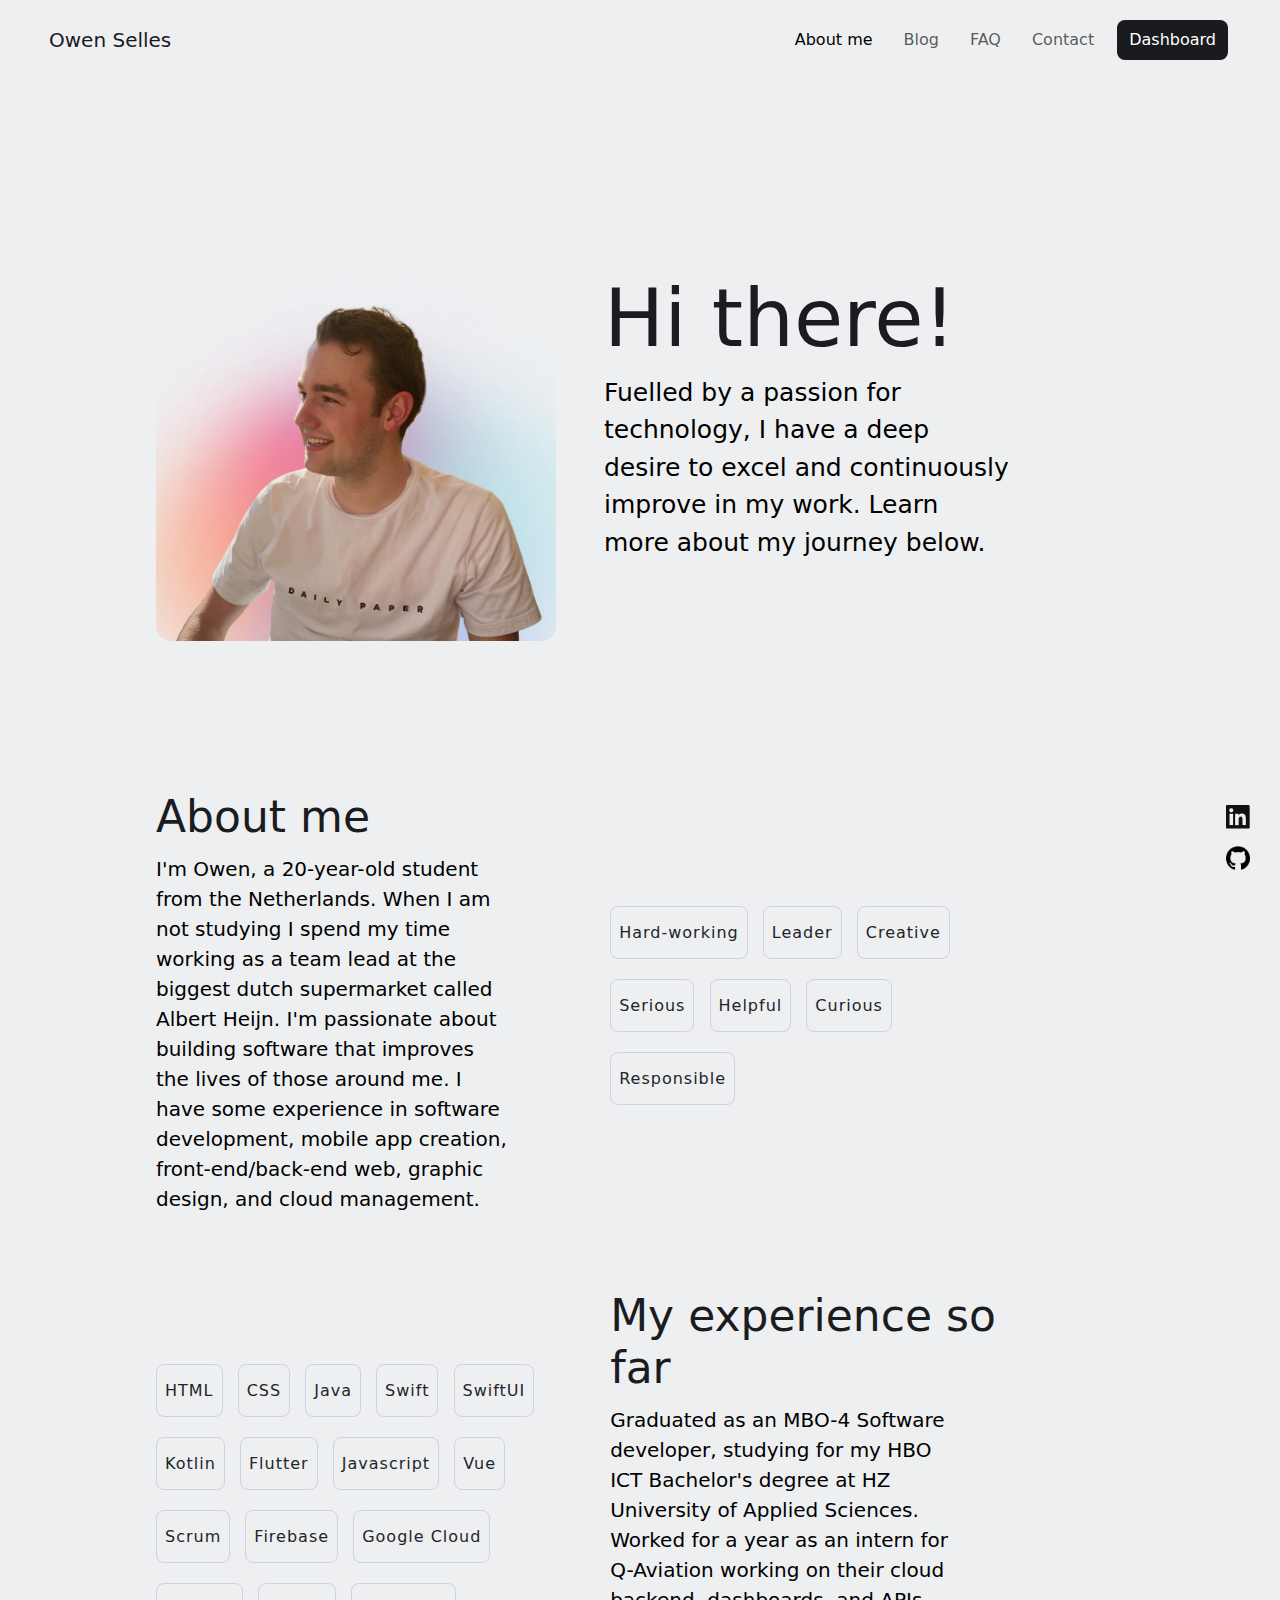
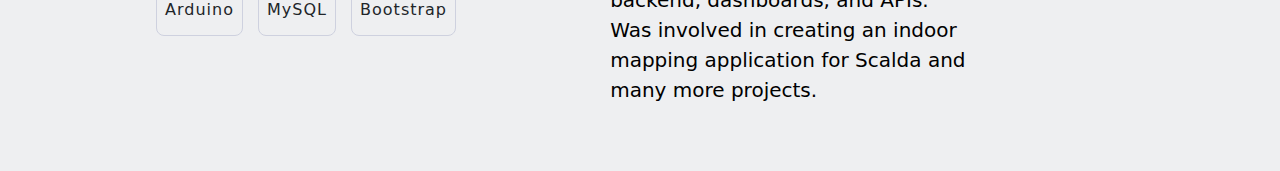
==== about.html @ ee5d50e3 "Add experience card" ====
<!DOCTYPE html>
<html lang="en">

<head>
    <meta charset="UTF-8">
    <meta name="viewport" content="width=device-width, initial-scale=1.0">
    <meta http-equiv="X-UA-Compatible" content="ie=edge">
    <meta name="description"
        content="Hi, I'm Owen. Nice to meet you. I am a software enigneering student from the Netherlands.">
    <title>Owen Selles - About me</title>
    <link href="https://cdn.jsdelivr.net/npm/bootstrap@5.1.0/dist/css/bootstrap.min.css" rel="stylesheet">
    <link href="assets/css/styles.css" rel="stylesheet">
</head>

<body>
    <div class="container-fluid">
        <nav class="navbar navbar-expand-lg navbar-light">
            <div class="container-fluid">
                <a class="navbar-brand mb-0 h1" href="/index.html">Owen Selles</a>
                <button class="navbar-toggler" type="button" data-bs-toggle="collapse"
                    data-bs-target="#navbarSupportedContent" aria-controls="navbarSupportedContent"
                    aria-expanded="false" aria-label="Toggle navigation">
                    <span class="navbar-toggler-icon"></span>
                </button>
                <div class="collapse navbar-collapse" id="navbarSupportedContent">
                    <div class="navbar-nav ms-auto" id="navbar-items">
                        <a class="nav-link active" href="/about.html">About me</a>
                        <a class="nav-link" href="/blog.html">Blog</a>
                        <!-- Delete this page for professional use after assignment -->
                        <a class="nav-link" href="/faq.html">FAQ</a>
                        <a class="nav-link" href="/contact.html">Contact</a>
                        <!-- change to View work when dahsboard isnt needed anymore and use to showcase projects maybe just on downside of landing -->
                        <button class="btn btn-dark me-2" id="dashboard"
                            onclick="window.location.href='/dashboard.html';" type="button">Dashboard</button>
                    </div>
                </div>
            </div>
        </nav>

        <div class="socials">
            <a href="https://www.linkedin.com/in/owenselles/" target="_blank" class="linkedin-link w-inline-block"><img
                    src="assets/images/logo-linkedin.png" loading="lazy" width="24" alt="linkedin"
                    class="social-icon"></a>
            <a href="https://github.com/owenselles" target="_blank" class="github-link w-inline-block"><img
                    src="assets/images/logo-github.png" loading="lazy" width="24" alt="github" class="social-icon"></a>
        </div>

        <div class="container">
            <div class="row gx-5 align-items-center" id="intro-row">
                <div class="col col-md-auto">
                    <div class="text-center">
                        <img src="assets/images/me.webp" loading="lazy" alt="pic-of-me" width="400"
                            class="pic-rounded img-fluid">
                    </div>
                </div>

                <div class="col col-md-5">
                    <h1 class="heading-big">Hi there!</h1>
                    <p class="text-big">Fuelled by a passion for technology, I have a deep desire to excel and
                        continuously improve in my work. Learn more about my journey below.</p>
                </div>
            </div>
        </div>

        <div class="container">
            <div class="row gx-5 align-items-center" id="text-one">
                <div class="col col-lg-5">
                    <h1 class="heading-medium">About me</h1>
                    <p class="text-medium">I'm Owen, a 20-year-old student from the Netherlands. When I am not studying
                        I spend my time working as a team lead at the biggest dutch supermarket called Albert Heijn. I'm
                        passionate about building software that improves the lives of those around me. I have some
                        experience in software development, mobile app creation,
                        front-end/back-end web, graphic design, and cloud management.
                    </p>
                </div>
                <div class="col col-lg-5">
                    <button type="button" class="btn btn-outline-dark">Hard-working</button>
                    <button type="button" class="btn btn-outline-dark">Leader</button>
                    <button type="button" class="btn btn-outline-dark">Creative</button>
                    <button type="button" class="btn btn-outline-dark">Serious</button>
                    <button type="button" class="btn btn-outline-dark">Helpful</button>
                    <button type="button" class="btn btn-outline-dark">Curious</button>
                    <button type="button" class="btn btn-outline-dark">Responsible</button>
                </div>
            </div>
        </div>

        <div class="container">
            <div class="row gx-5 align-items-center" id="text-one">
                <div class="col col-lg-5">
                    <button type="button" class="btn btn-outline-dark">HTML</button>
                    <button type="button" class="btn btn-outline-dark">CSS</button>
                    <button type="button" class="btn btn-outline-dark">Java</button>
                    <button type="button" class="btn btn-outline-dark">Swift</button>
                    <button type="button" class="btn btn-outline-dark">SwiftUI</button>
                    <button type="button" class="btn btn-outline-dark">Kotlin</button>
                    <button type="button" class="btn btn-outline-dark">Flutter</button>
                    <button type="button" class="btn btn-outline-dark">Javascript</button>
                    <button type="button" class="btn btn-outline-dark">Vue</button>
                    <button type="button" class="btn btn-outline-dark">Scrum</button>
                    <button type="button" class="btn btn-outline-dark">Firebase</button>
                    <button type="button" class="btn btn-outline-dark">Google Cloud</button>
                    <button type="button" class="btn btn-outline-dark">Arduino</button>
                    <button type="button" class="btn btn-outline-dark">MySQL</button>
                    <button type="button" class="btn btn-outline-dark">Bootstrap</button>
                </div>
                <div class="col col-lg-5">
                    <h1 class="heading-medium">My experience so far</h1>
                    <p class="text-medium">Graduated as an MBO-4 Software developer, studying for my HBO ICT
                        Bachelor's degree at HZ University of Applied Sciences. Worked for a year as an intern for
                        Q-Aviation
                        working on their cloud backend, dashboards, and APIs. Was involved in creating an indoor mapping
                        application for Scalda and many more projects.
                    </p>
                </div>
            </div>
        </div>

    </div>
    <script src="https://cdn.jsdelivr.net/npm/bootstrap@5.1.0/dist/js/bootstrap.bundle.min.js"></script>
</body>

</html>
---- assets/css/styles.css ----
body {
      background-color: #eeeff1;
  }

  /* Navbar */

  #dashboard {
      color: #fff;
      background-color: #1a1b1f;
      border-radius: 8px;
      border-style: hidden;
      transition: border-radius 1s;
  }

  @media(max-width:767px) {
      #dashboard {
          color: #fff;
          width: fit-content;
          background-color: #1a1b1f;
          border-radius: 8px;
          border-style: hidden;
          transition: border-radius 1s;
      }
  }

  #dashboard:hover {
      border-radius: 15px;
  }

  .navbar-brand {
      color: #1a1b1f;
      padding-left: 5px;
  }

  .navbar {
      padding: 20px;
      z-index: 1;
  }

  .nav-link {
      margin-right: 15px;
  }

  .animate__animated.animate__fadeInDown {
      --animate-duration: 0.7s;
  }

  .socials {
      position: fixed;
      top: auto;
      right: 0;
      bottom: 0;
      z-index: 100;
      display: flex;
      padding-right: 30px;
      padding-bottom: 30px;
      flex-direction: column;
  }

  .social-icon {
      position: sticky;
      padding-top: 17px;
  }

  /* About */

  #intro-row {
      margin-top: 120px;
      margin-bottom: 140px;
      margin-left: 50px;
  }

  @media(max-width:767px) {
      #intro-row {
          margin-top: 0px;
          margin-bottom: 140px;
          margin-left: 0px;
      }
  }

  .pic-rounded {
      border-radius: 15px;
  }

  /* index */

  #text-one {
      margin-left: 50px;
      margin-bottom: 50px;
  }

  .gradient-container {
      position: absolute;
      top: 70px;
      right: 250px;
      overflow: hidden;
      max-width: 1100px;
      opacity: 0.8;
      z-index: 0;
  }

  .gradient-animation {
      position: static;
      width: auto;
      height: auto;
      -webkit-animation: spin 30s linear infinite;
      -moz-animation: spin 30s linear infinite;
      -ms-animation: spin 30s linear infinite;
      -o-animation: spin 30s linear infinite;
      animation: spin 30s linear infinite;
  }

  @-moz-keyframes spin {
      100% {
          -moz-transform: rotate(360deg);
      }
  }

  @-webkit-keyframes spin {
      100% {
          -webkit-transform: rotate(360deg);
      }
  }

  @-ms-keyframes spin {
      100% {
          -ms-transform: rotate(360deg);
      }
  }

  @-o-keyframes spin {
      100% {
          -o-transform: rotate(360deg);
      }
  }

  @keyframes spin {
      100% {
          -webkit-transform: rotate(360deg);
          transform: rotate(360deg);
      }
  }

  @media(max-width:767px) {
      .pic-ict {
          display: none;
      }
  }

  /* Text sizes */

  .heading-big {
      margin-top: 10px;
      margin-bottom: 10px;
      color: #1a1c20;
      font-size: 80px;
      line-height: 90px;
      font-weight: 500;
      position: relative;
  }

  .text-big {
      color: #000;
      font-size: 25px;
      font-weight: 300;
  }

  .heading-medium {
      margin-top: 10px;
      margin-bottom: 10px;
      color: #1a1c20;
      font-size: 44px;
      font-weight: 500;
  }

  .text-medium {
      color: #000;
      font-size: 20px;
      font-weight: 300;
      margin-right: 50px;
  }

  .text-gray {
      margin-top: 25px;
      line-height: 46px;
      font-size: 26px;
      color: #62646d;
      position: relative;
  }

  .btn-outline-dark {
      margin-top: 10px;
      margin-right: 10px;
      margin-bottom: 10px;
      padding-left: 8px;
      padding-right: 8px;
      border: 1px solid #ced1df;
      border-radius: 8px;
      font-size: 16px;
      line-height: 39px;
      font-weight: 500;
      letter-spacing: 1px;
  }

  /* .col {
      border-color: blue;
      border-width: 5px;
      border-style: solid;
  } */
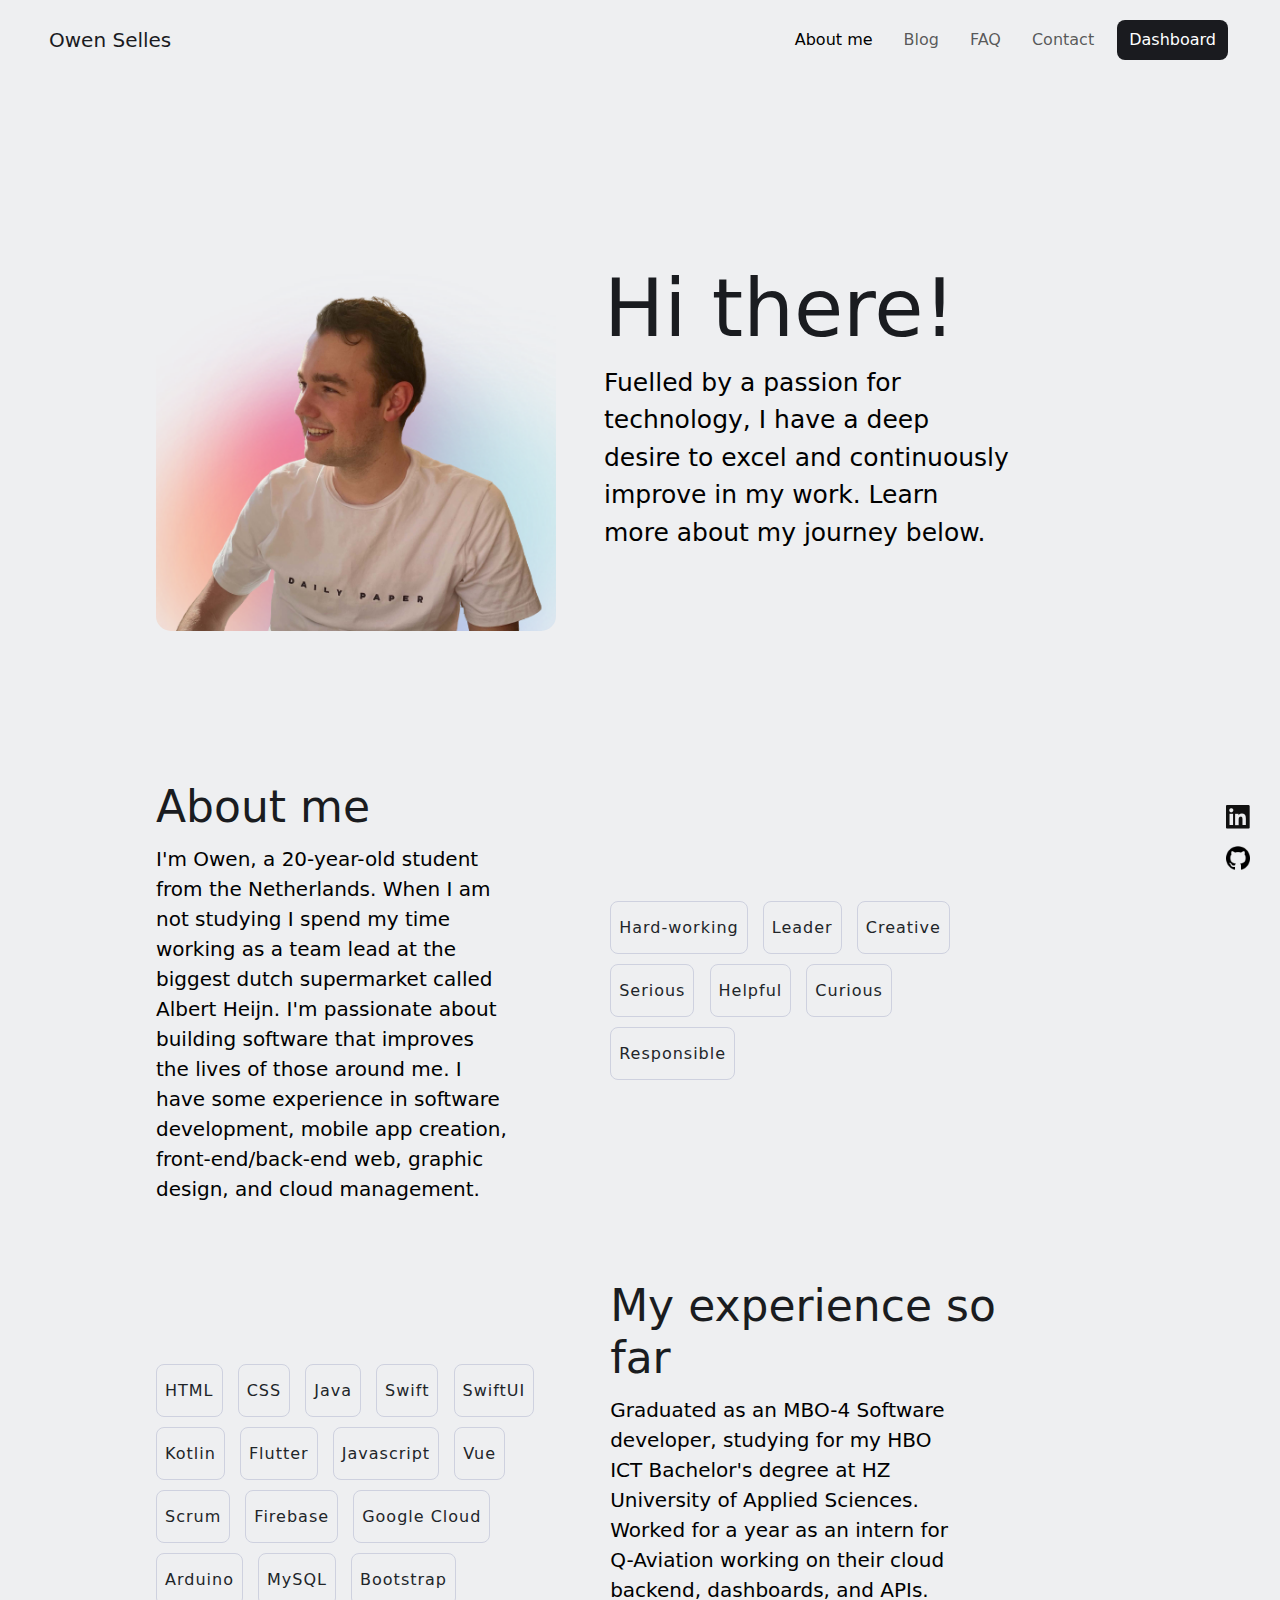
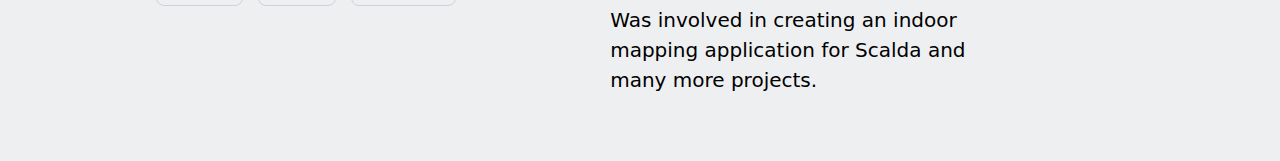
==== commit 45e39faa: "add animation" ====
--- a/about.html
+++ b/about.html
@@ -9,12 +9,13 @@
         content="Hi, I'm Owen. Nice to meet you. I am a software enigneering student from the Netherlands.">
     <title>Owen Selles - About me</title>
     <link href="https://cdn.jsdelivr.net/npm/bootstrap@5.1.0/dist/css/bootstrap.min.css" rel="stylesheet">
+    <link href="https://cdnjs.cloudflare.com/ajax/libs/animate.css/4.1.1/animate.min.css" rel="stylesheet" />
     <link href="assets/css/styles.css" rel="stylesheet">
 </head>
 
 <body>
     <div class="container-fluid">
-        <nav class="navbar navbar-expand-lg navbar-light">
+        <nav class="navbar navbar-expand-lg navbar-light animate__animated animate__fadeInDown">
             <div class="container-fluid">
                 <a class="navbar-brand mb-0 h1" href="/index.html">Owen Selles</a>
                 <button class="navbar-toggler" type="button" data-bs-toggle="collapse"
--- a/assets/css/styles.css
+++ b/assets/css/styles.css
@@ -65,7 +65,7 @@
   /* About */
 
   #intro-row {
-      margin-top: 120px;
+      margin-top: 110px;
       margin-bottom: 140px;
       margin-left: 50px;
   }
@@ -189,7 +189,6 @@
   }
 
   .btn-outline-dark {
-      margin-top: 10px;
       margin-right: 10px;
       margin-bottom: 10px;
       padding-left: 8px;
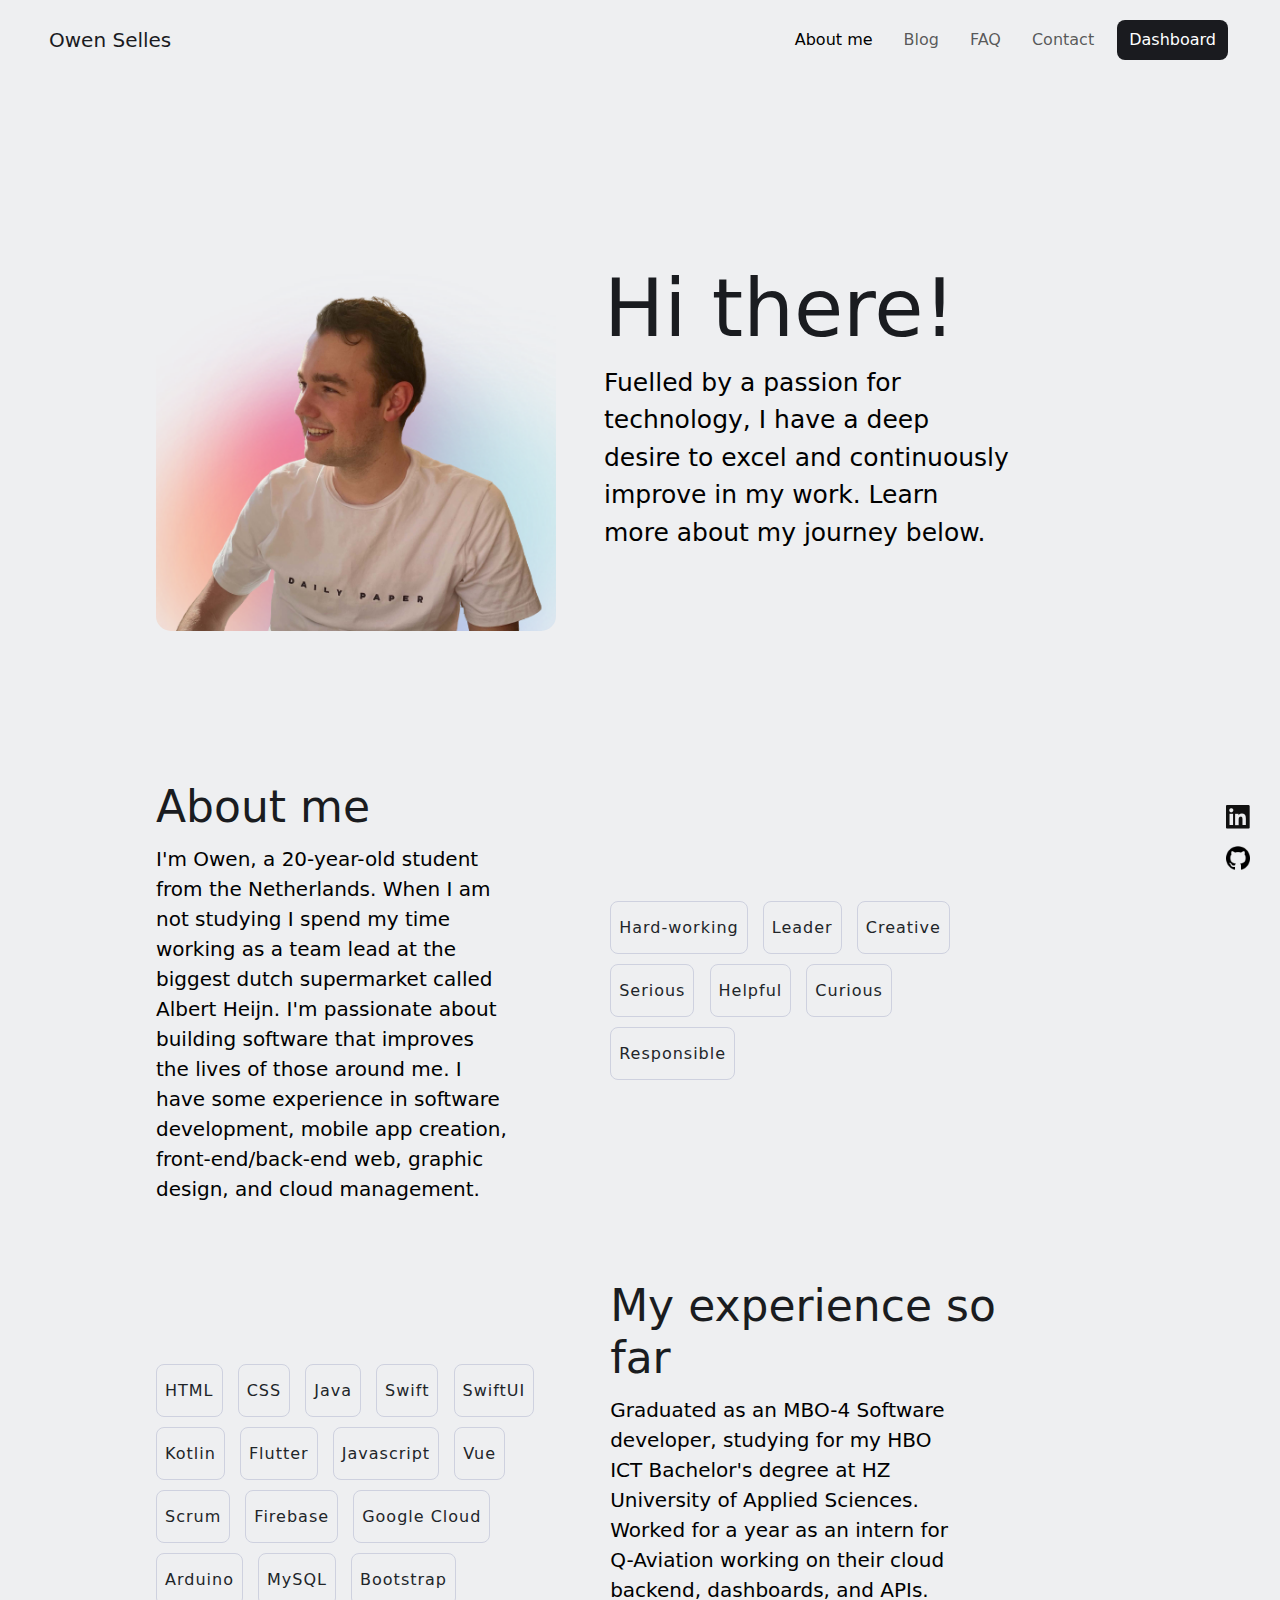
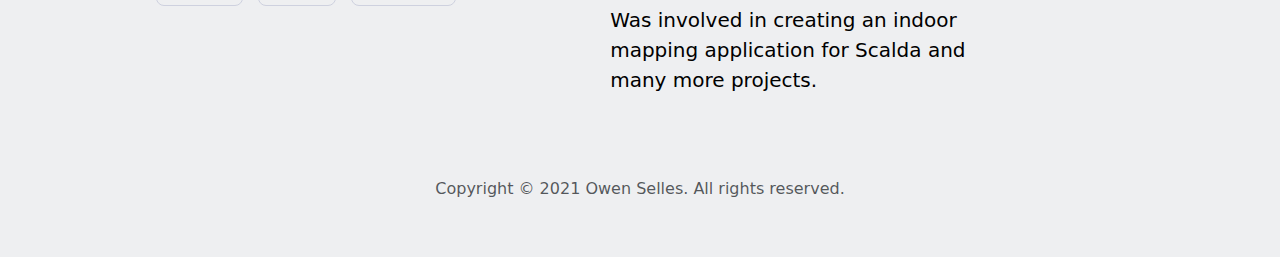
==== commit 886d35d1: "add new heading and copyright notice" ====
--- a/about.html
+++ b/about.html
@@ -117,8 +117,13 @@
             </div>
         </div>
 
+        <div class="container">
+            <footer class="py-3 my-4">
+                <p class="text-center text-muted" id="copyright">Copyright © 2021 Owen Selles. All rights reserved.</p>
+            </footer>
+        </div>
+
     </div>
     <script src="https://cdn.jsdelivr.net/npm/bootstrap@5.1.0/dist/js/bootstrap.bundle.min.js"></script>
 </body>
-
 </html>--- a/assets/css/styles.css
+++ b/assets/css/styles.css
@@ -148,6 +148,12 @@
   }
 
   /* Text sizes */
+
+  .copyright {
+      color: #8f929e;
+      font-size: 14px;
+      line-height: 26px;
+  }
 
   .heading-big {
       margin-top: 10px;
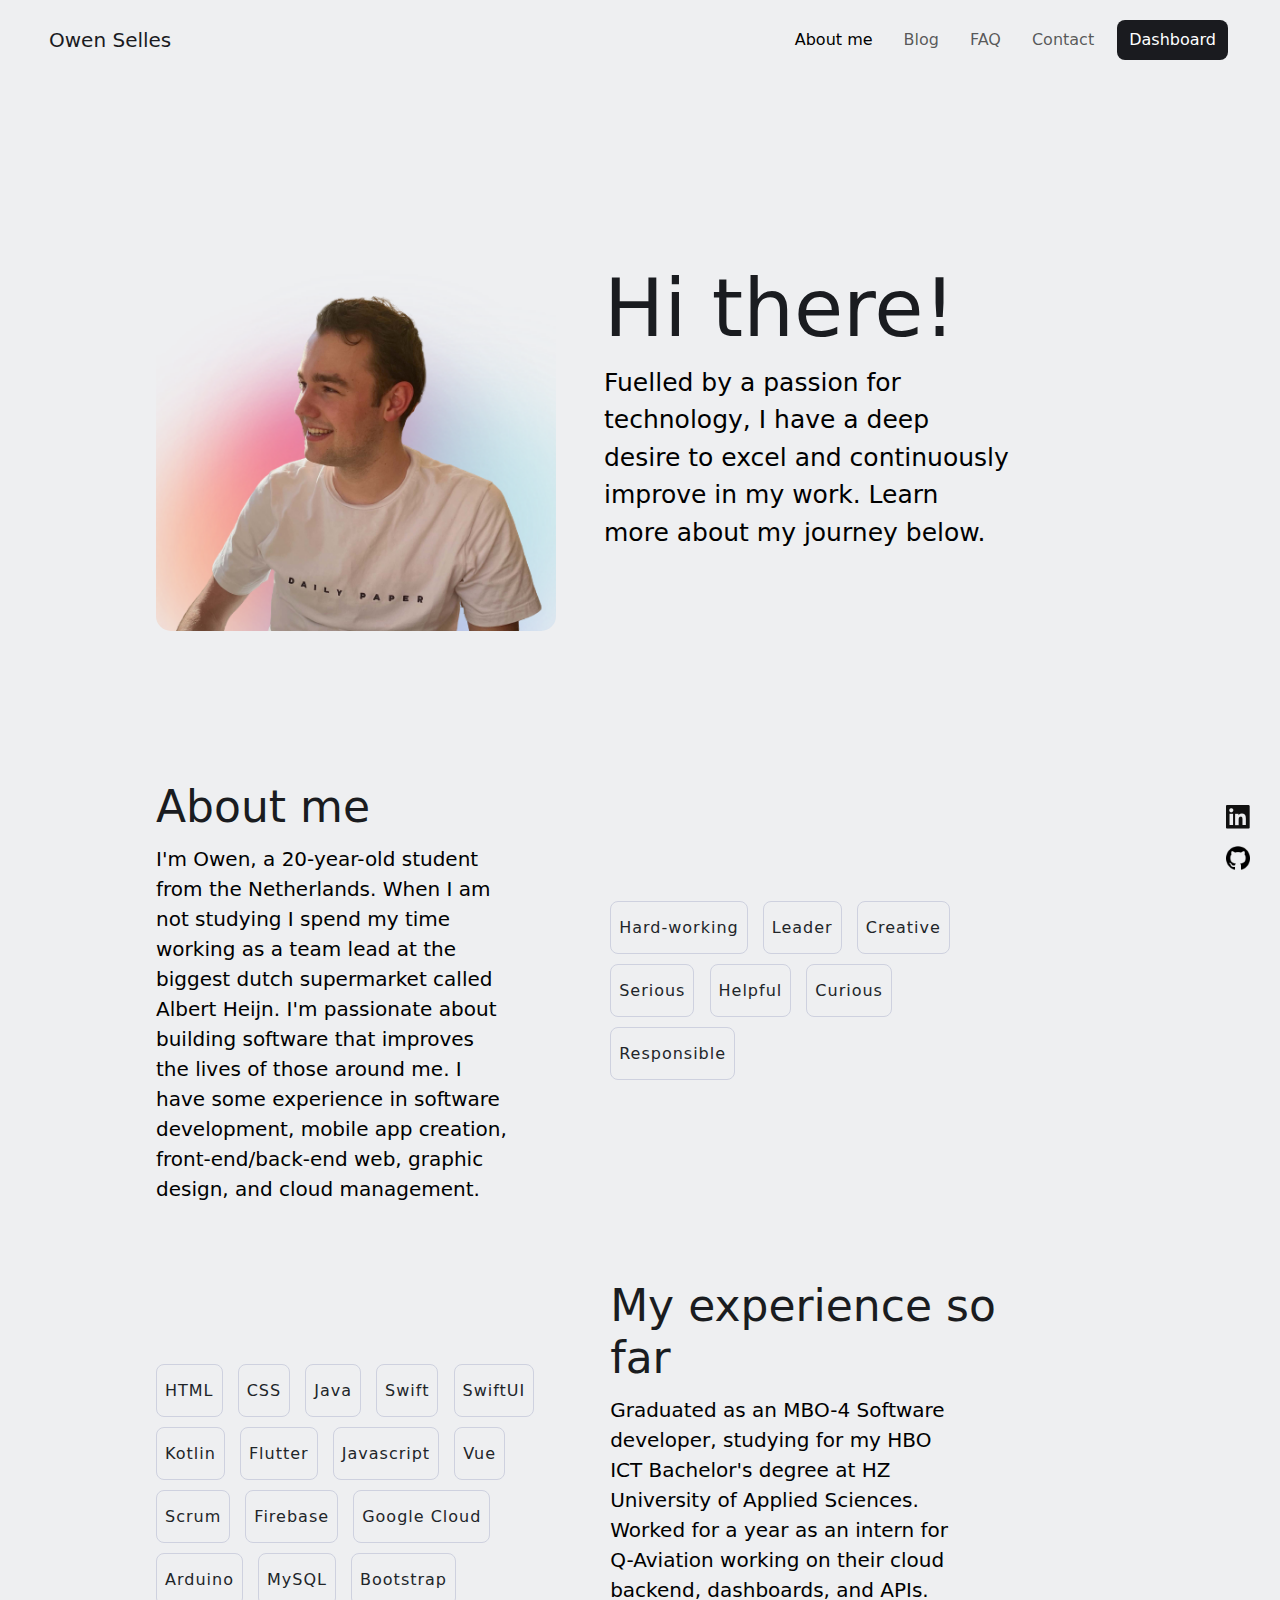
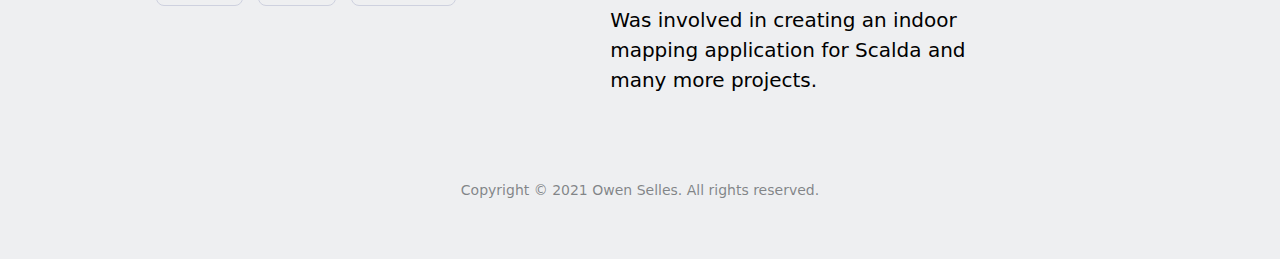
==== commit 6a85f20a: "change progress color" ====
--- a/about.html
+++ b/about.html
@@ -126,4 +126,5 @@
     </div>
     <script src="https://cdn.jsdelivr.net/npm/bootstrap@5.1.0/dist/js/bootstrap.bundle.min.js"></script>
 </body>
+
 </html>--- a/assets/css/styles.css
+++ b/assets/css/styles.css
@@ -44,6 +44,8 @@
   .animate__animated.animate__fadeInDown {
       --animate-duration: 0.7s;
   }
+
+  /* Social buttons */
 
   .socials {
       position: fixed;
@@ -95,7 +97,6 @@
       right: 250px;
       overflow: hidden;
       max-width: 1100px;
-      opacity: 0.8;
       z-index: 0;
   }
 
@@ -147,12 +148,34 @@
       }
   }
 
+    /* Dashboard */
+
+    #dashboard-row-one {
+        margin-top: 50px;
+        margin-bottom: 10px;
+        margin-left: 50px;
+    }
+  
+    @media(max-width:767px) {
+        #dashboard-row-one {
+            margin-top: 0px;
+            margin-bottom: 10px;
+            margin-left: 0px;
+        }
+    }
+
+    .progress-bar {
+        background-color: #8f929e;
+        border-radius: 8px;
+    }
+
   /* Text sizes */
 
-  .copyright {
+  #copyright {
       color: #8f929e;
       font-size: 14px;
       line-height: 26px;
+      opacity: 0.7;
   }
 
   .heading-big {
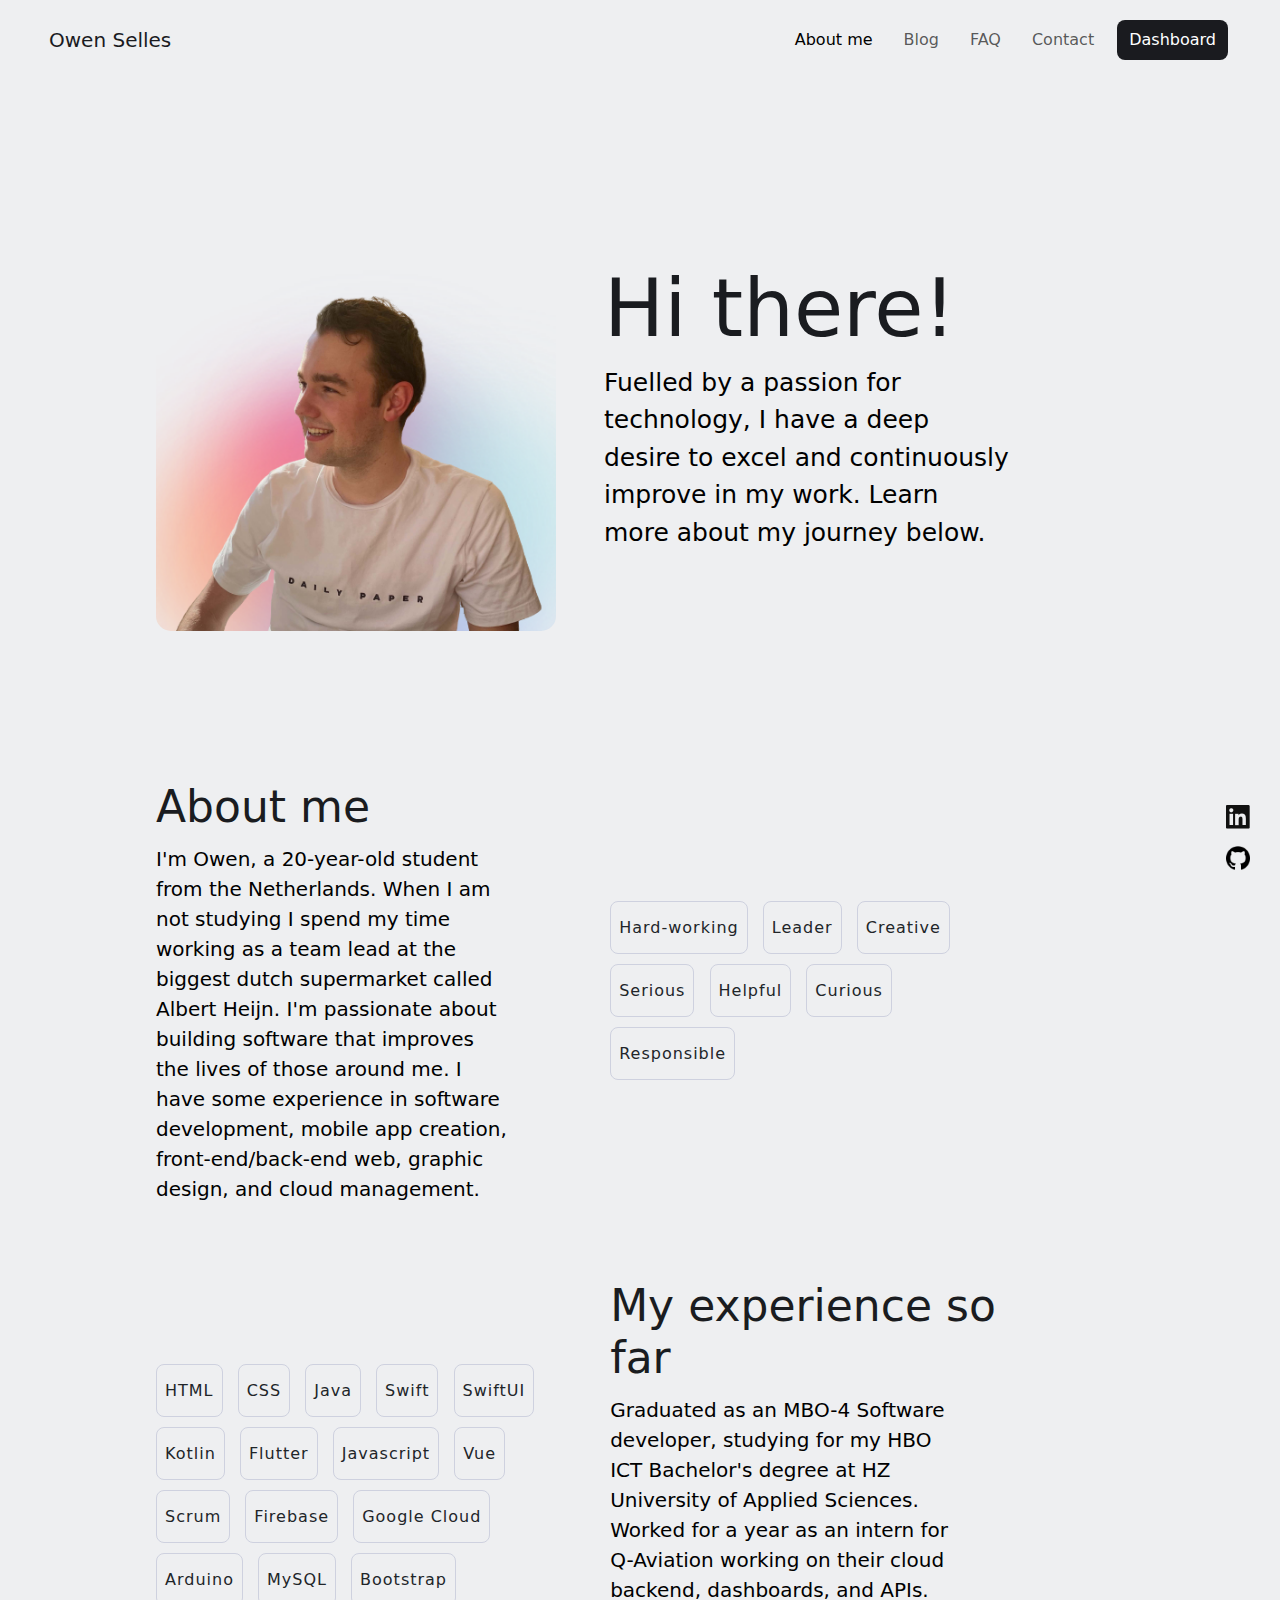
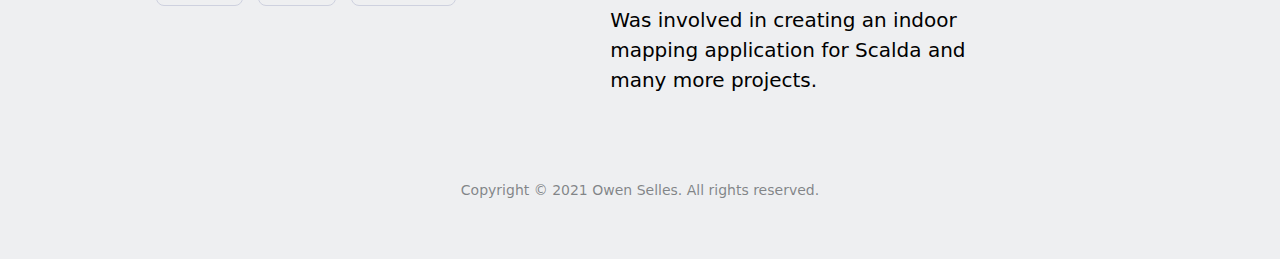
==== commit da5bdfd7: "switch to webp" ====
--- a/about.html
+++ b/about.html
@@ -40,10 +40,10 @@
 
         <div class="socials">
             <a href="https://www.linkedin.com/in/owenselles/" target="_blank" class="linkedin-link w-inline-block"><img
-                    src="assets/images/logo-linkedin.png" loading="lazy" width="24" alt="linkedin"
+                    src="assets/images/logo-linkedin.webp" loading="lazy" width="24" alt="linkedin"
                     class="social-icon"></a>
             <a href="https://github.com/owenselles" target="_blank" class="github-link w-inline-block"><img
-                    src="assets/images/logo-github.png" loading="lazy" width="24" alt="github" class="social-icon"></a>
+                    src="assets/images/logo-github.webp" loading="lazy" width="24" alt="github" class="social-icon"></a>
         </div>
 
         <div class="container">
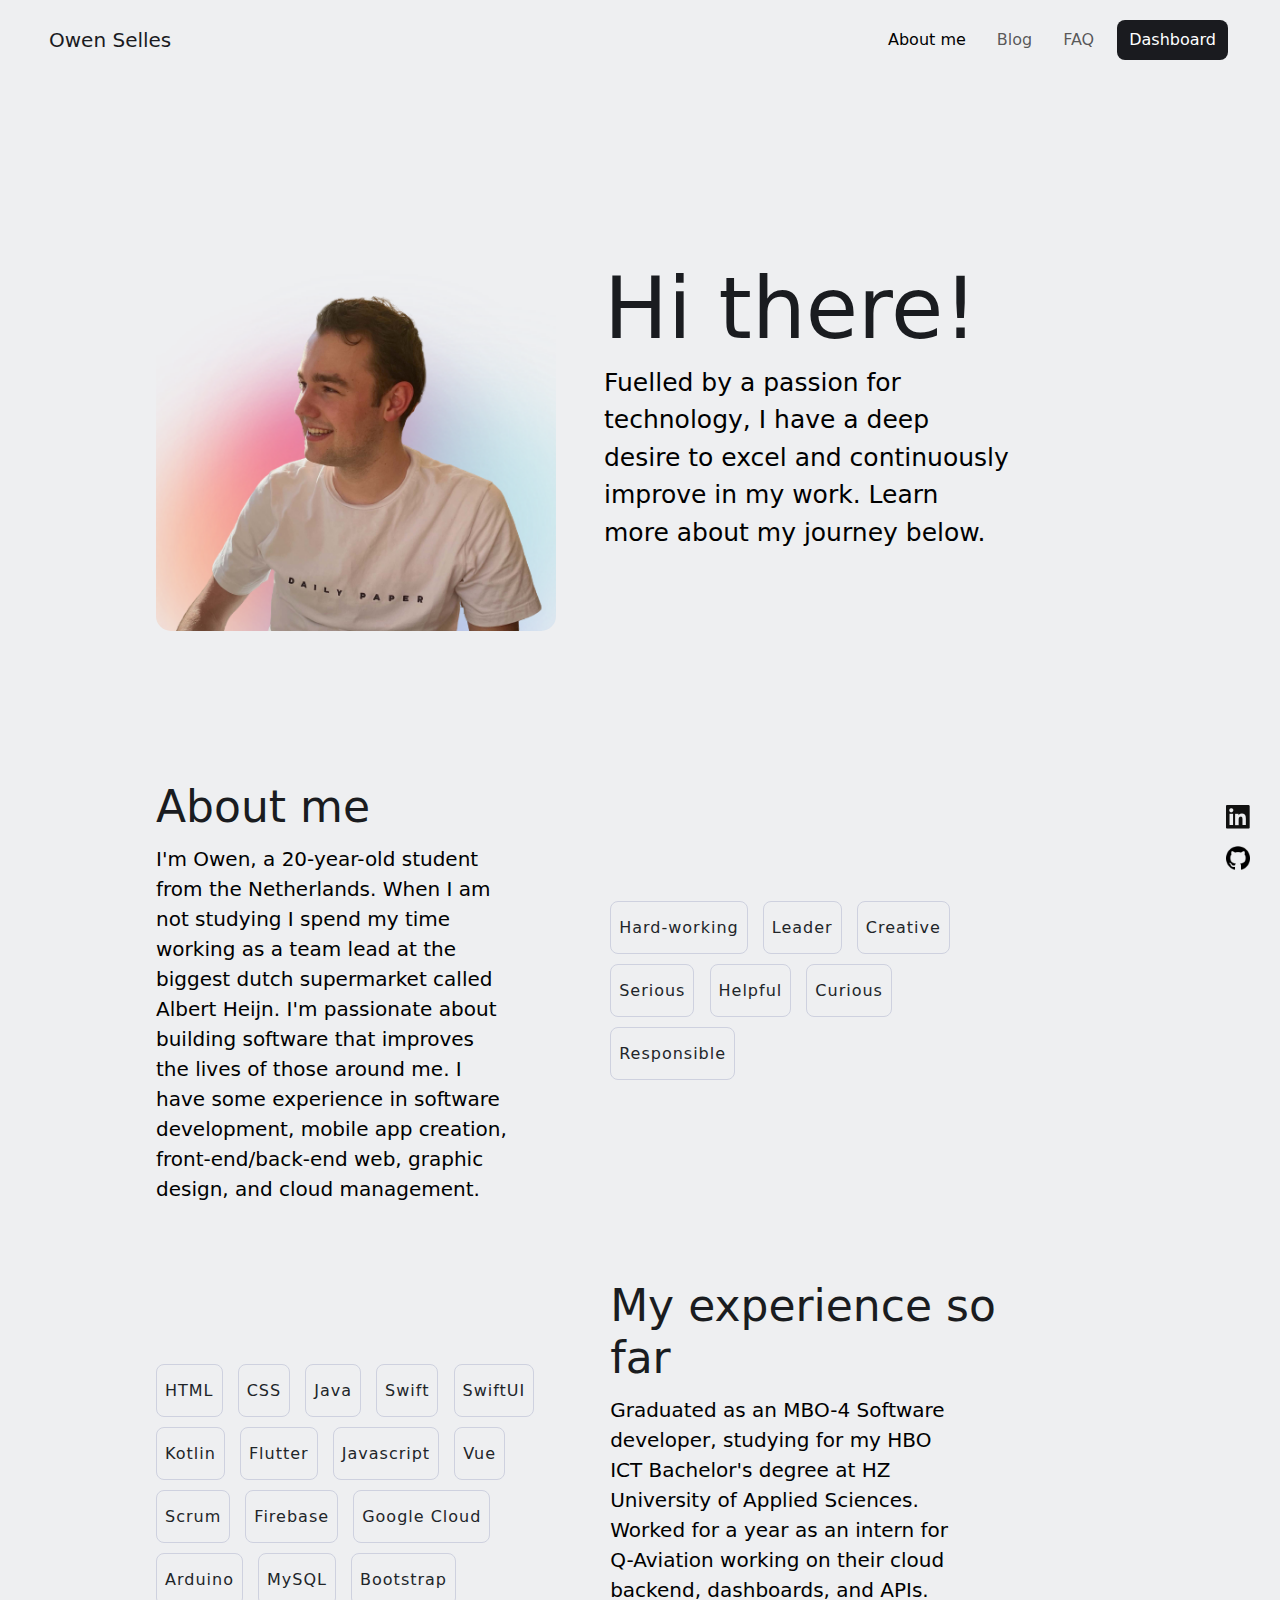
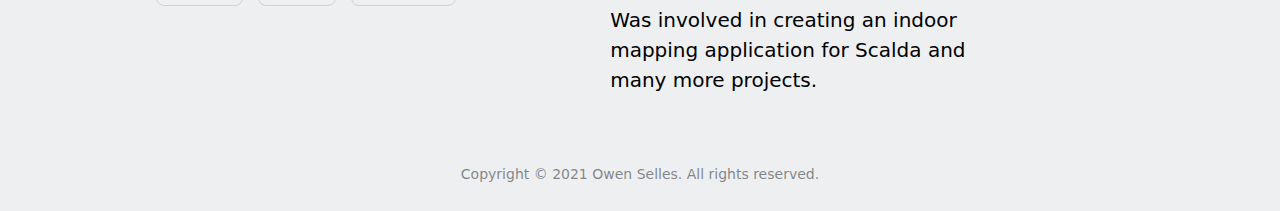
==== commit 21d31e61: "delete contact - add blog page" ====
--- a/about.html
+++ b/about.html
@@ -29,7 +29,7 @@
                         <a class="nav-link" href="/blog.html">Blog</a>
                         <!-- Delete this page for professional use after assignment -->
                         <a class="nav-link" href="/faq.html">FAQ</a>
-                        <a class="nav-link" href="/contact.html">Contact</a>
+                        <!-- <a class="nav-link" href="/contact.html">Contact</a> -->
                         <!-- change to View work when dahsboard isnt needed anymore and use to showcase projects maybe just on downside of landing -->
                         <button class="btn btn-dark me-2" id="dashboard"
                             onclick="window.location.href='/dashboard.html';" type="button">Dashboard</button>
@@ -118,7 +118,7 @@
         </div>
 
         <div class="container">
-            <footer class="py-3 my-4">
+            <footer class="my-4">
                 <p class="text-center text-muted" id="copyright">Copyright © 2021 Owen Selles. All rights reserved.</p>
             </footer>
         </div>
--- a/assets/css/styles.css
+++ b/assets/css/styles.css
@@ -86,6 +86,12 @@
 
   /* index */
 
+  #contact-form {
+      margin-left: 50px;
+      margin-top: 75px;
+
+  }
+
   #text-one {
       margin-left: 50px;
       margin-bottom: 50px;
@@ -93,8 +99,10 @@
 
   .gradient-container {
       position: absolute;
-      top: 70px;
-      right: 250px;
+      top: 100px;
+      right: 20%;
+      scale: 1.4;
+      opacity: 0.9;
       overflow: hidden;
       max-width: 1100px;
       z-index: 0;
@@ -182,7 +190,7 @@
       margin-top: 10px;
       margin-bottom: 10px;
       color: #1a1c20;
-      font-size: 80px;
+      font-size: 85px;
       line-height: 90px;
       font-weight: 500;
       position: relative;
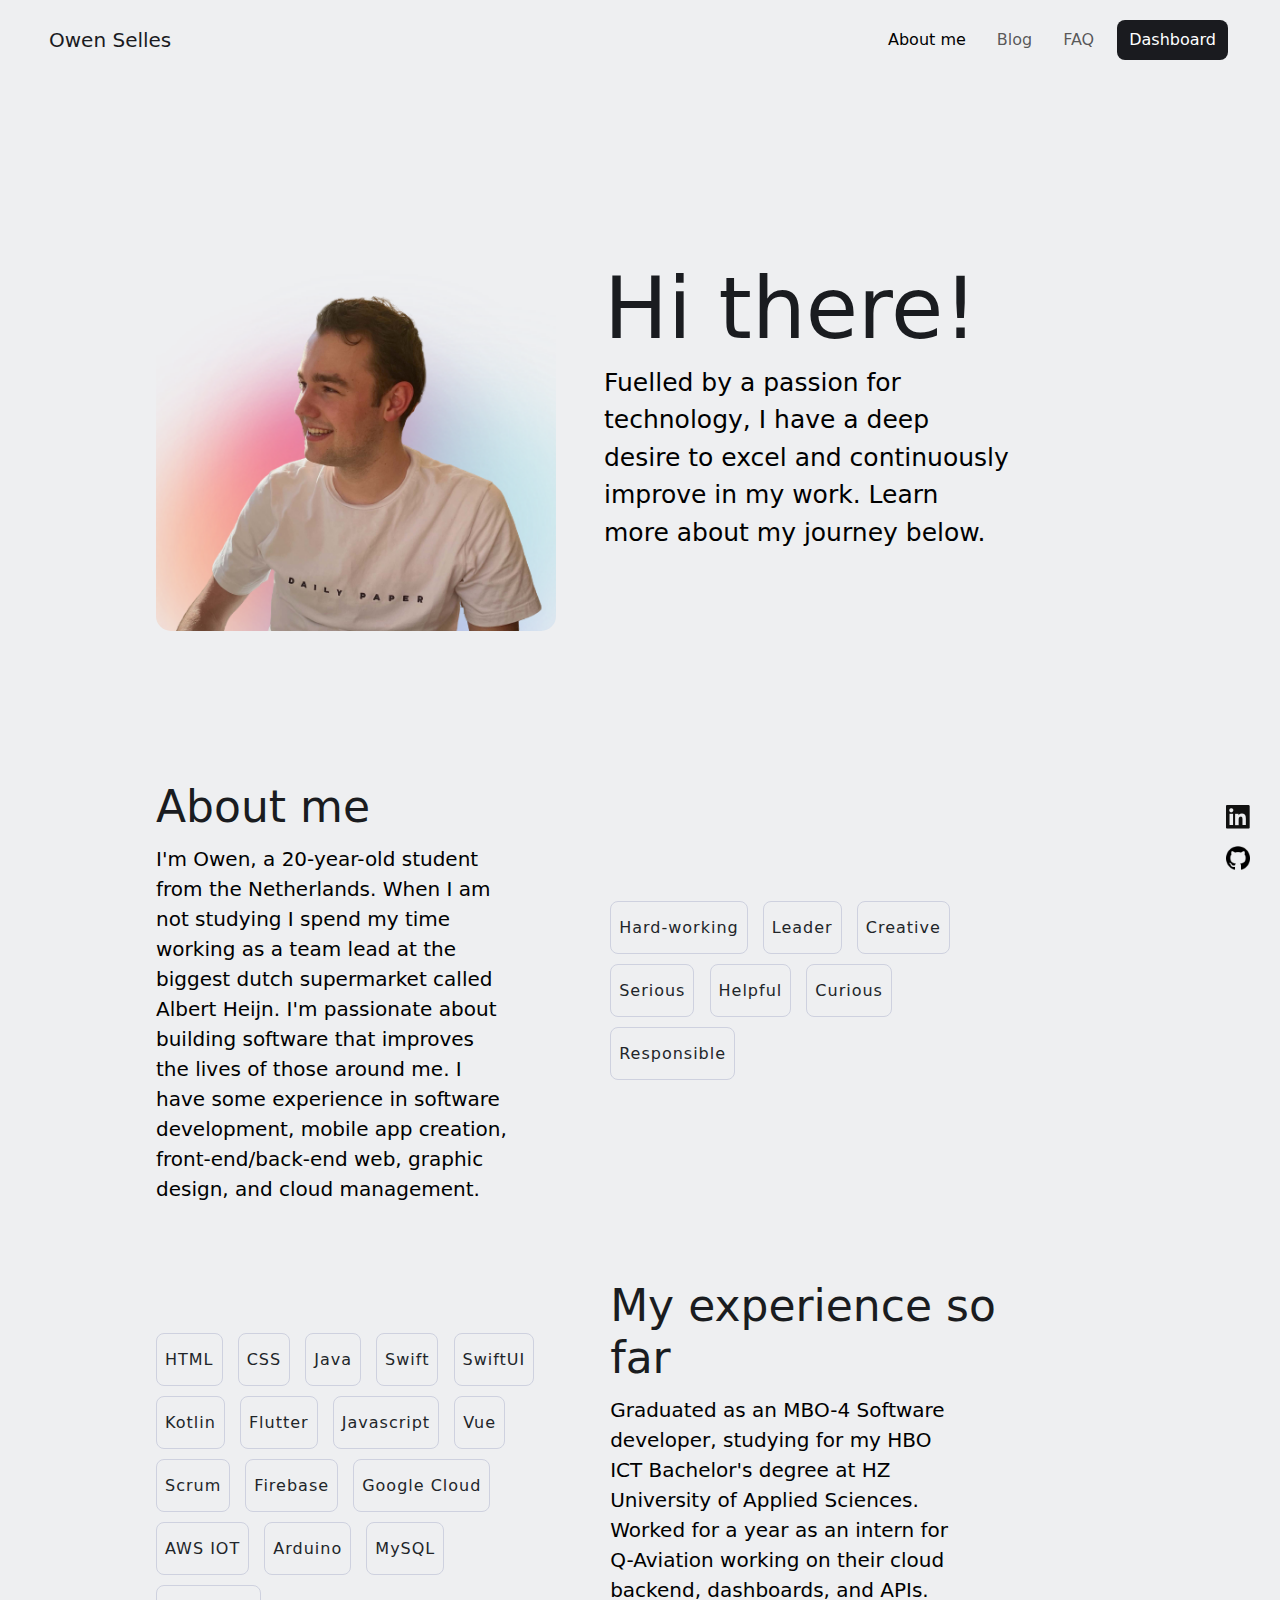
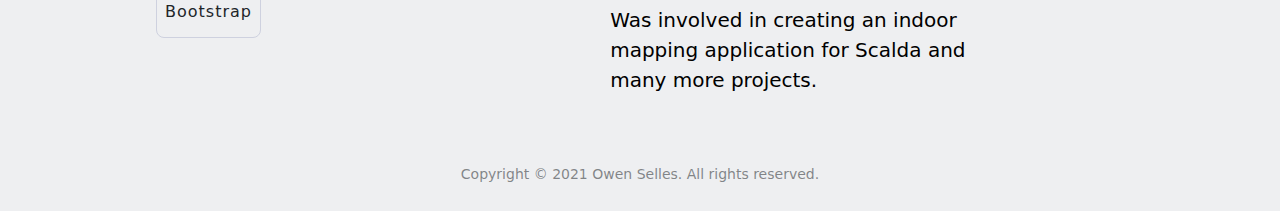
==== commit 6c36a454: "add skills" ====
--- a/about.html
+++ b/about.html
@@ -101,6 +101,7 @@
                     <button type="button" class="btn btn-outline-dark">Scrum</button>
                     <button type="button" class="btn btn-outline-dark">Firebase</button>
                     <button type="button" class="btn btn-outline-dark">Google Cloud</button>
+                    <button type="button" class="btn btn-outline-dark">AWS IOT</button>
                     <button type="button" class="btn btn-outline-dark">Arduino</button>
                     <button type="button" class="btn btn-outline-dark">MySQL</button>
                     <button type="button" class="btn btn-outline-dark">Bootstrap</button>
--- a/assets/css/styles.css
+++ b/assets/css/styles.css
@@ -64,6 +64,8 @@
       padding-top: 17px;
   }
 
+  /* Blog */
+
   /* About */
 
   #intro-row {
@@ -89,7 +91,6 @@
   #contact-form {
       margin-left: 50px;
       margin-top: 75px;
-
   }
 
   #text-one {
@@ -156,26 +157,36 @@
       }
   }
 
-    /* Dashboard */
-
-    #dashboard-row-one {
-        margin-top: 50px;
-        margin-bottom: 10px;
-        margin-left: 50px;
-    }
-  
-    @media(max-width:767px) {
-        #dashboard-row-one {
-            margin-top: 0px;
-            margin-bottom: 10px;
-            margin-left: 0px;
-        }
-    }
-
-    .progress-bar {
-        background-color: #8f929e;
-        border-radius: 8px;
-    }
+  /* Dashboard */
+
+  .progress-bar-marker {
+      background-image: linear-gradient(90deg, rgba(225, 225, 225, 0.1) 99%, rgba(204, 0, 0, 1) 1%);
+  }
+
+  #dashboard-row-one {
+      margin-top: 50px;
+      margin-bottom: 10px;
+      margin-left: 50px;
+  }
+
+  @media(max-width:767px) {
+      #dashboard-row-one {
+          margin-top: 0px;
+          margin-bottom: 10px;
+          margin-left: 0px;
+      }
+  }
+
+  .progress-bar {
+      background-color: #8f929e;
+      border-radius: 8px;
+  }
+
+  /* Blog */
+
+  .col-md-4 {
+      padding: 10px;
+  }
 
   /* Text sizes */
 
